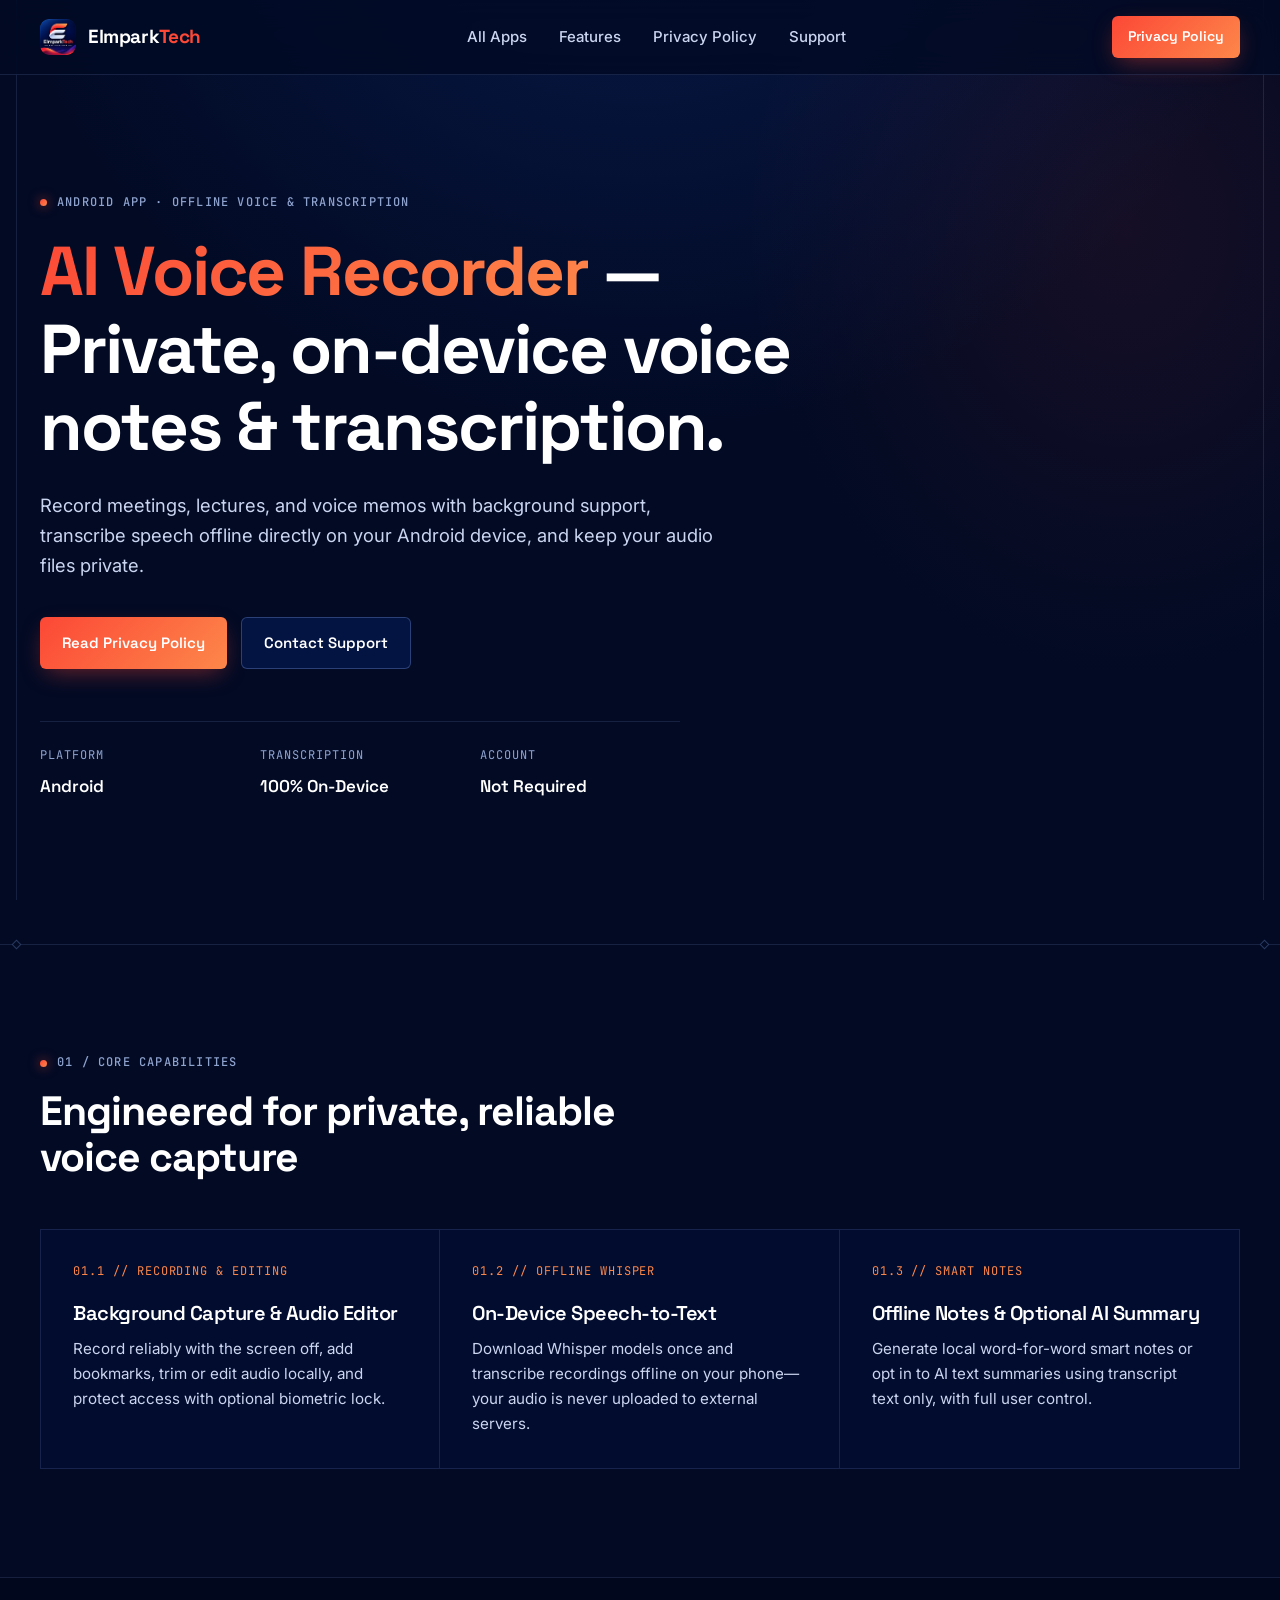
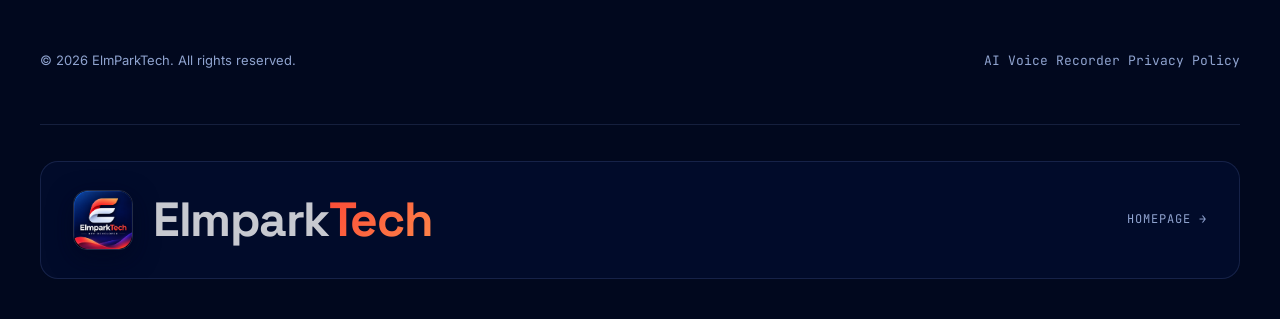
==== apps/ai-voice-recorder/index.html @ 1b8b2a0f "feat: add AI Voice Recorder app page, privacy policy, and portfolio entry" ====
<!DOCTYPE html>
<html lang="en">
<head>
  <meta charset="UTF-8" />
  <meta name="viewport" content="width=device-width, initial-scale=1.0" />
  <title>AI Voice Recorder — Offline Transcription &amp; Notes | ElmParkTech</title>
  <meta name="description" content="AI Voice Recorder by ElmParkTech. Record crystal-clear audio, transcribe speech offline on-device with Whisper models, edit audio, and generate smart notes privately on Android." />
  <meta name="robots" content="index, follow" />
  <meta name="theme-color" content="#020a24" />
  <link rel="canonical" href="https://elmparktech.github.io/apps/ai-voice-recorder/" />

  <!-- Open Graph -->
  <meta property="og:type" content="website" />
  <meta property="og:site_name" content="ElmParkTech" />
  <meta property="og:title" content="AI Voice Recorder — Offline Transcription &amp; Notes | ElmParkTech" />
  <meta property="og:description" content="Record crystal-clear audio, transcribe speech offline on-device, and generate smart notes privately on Android." />
  <meta property="og:url" content="https://elmparktech.github.io/apps/ai-voice-recorder/" />
  <meta property="og:image" content="https://elmparktech.github.io/assets/img/elmpark-banner.png" />

  <!-- Icons -->
  <link rel="icon" type="image/png" href="/favicon.png" />
  <link rel="apple-touch-icon" href="/apple-touch-icon.png" />

  <!-- Fonts -->
  <link rel="preconnect" href="https://fonts.googleapis.com" />
  <link rel="preconnect" href="https://fonts.gstatic.com" crossorigin />
  <link href="https://fonts.googleapis.com/css2?family=Inter:wght@400;500;600&family=JetBrains+Mono:wght@400;500;600&family=Space+Grotesk:wght@500;600;700&display=swap" rel="stylesheet" />

  <!-- Styles -->
  <link rel="stylesheet" href="/assets/css/styles.css" />

  <!-- Structured Data -->
  <script type="application/ld+json">
    {
      "@context": "https://schema.org",
      "@type": "SoftwareApplication",
      "name": "AI Voice Recorder",
      "applicationCategory": "UtilitiesApplication",
      "operatingSystem": "Android",
      "publisher": {
        "@type": "Organization",
        "name": "ElmParkTech",
        "url": "https://elmparktech.github.io/"
      },
      "description": "Offline-first Android voice recorder with on-device Whisper speech-to-text transcription, audio editing, and optional smart summaries."
    }
  </script>
</head>
<body>
  <a class="skip-link" href="#main-content">Skip to main content</a>

  <div class="page-shell">
    <div class="site-guides" aria-hidden="true"></div>

    <header class="site-header">
      <div class="container header-inner">
        <a class="brand-link" href="/" aria-label="ElmParkTech Home">
          <img src="/assets/img/elmpark-logo.png" alt="ElmParkTech logo" width="36" height="36" />
          <span>Elmpark<span class="brand-tech">Tech</span></span>
        </a>

        <nav class="nav-links" aria-label="Primary Navigation">
          <a href="/#apps">All Apps</a>
          <a href="#features">Features</a>
          <a href="/apps/ai-voice-recorder/privacy-policy.html">Privacy Policy</a>
          <a href="/#contact">Support</a>
        </nav>

        <div class="header-actions">
          <a class="btn btn-primary nav-cta" href="/apps/ai-voice-recorder/privacy-policy.html">Privacy Policy</a>
          <button
            class="mobile-menu-btn"
            type="button"
            aria-label="Toggle navigation menu"
            aria-expanded="false"
            aria-controls="mobile-nav"
            data-menu-toggle
          >
            <svg width="20" height="20" viewBox="0 0 24 24" fill="none" stroke="currentColor" stroke-width="2" stroke-linecap="round" aria-hidden="true">
              <line x1="4" y1="7" x2="20" y2="7"></line>
              <line x1="4" y1="12" x2="20" y2="12"></line>
              <line x1="4" y1="17" x2="20" y2="17"></line>
            </svg>
          </button>
        </div>
      </div>

      <nav id="mobile-nav" class="mobile-nav" aria-label="Mobile Navigation" data-mobile-nav>
        <ul>
          <li><a href="/">Home</a></li>
          <li><a href="#features">Features</a></li>
          <li><a href="/apps/ai-voice-recorder/privacy-policy.html">Privacy Policy</a></li>
          <li><a href="/#contact">Support</a></li>
        </ul>
      </nav>
    </header>

    <main id="main-content">
      <section class="hero" aria-labelledby="app-title">
        <div class="container">
          <div class="hero-content">
            <span class="eyebrow">
              <span class="eyebrow-dot" aria-hidden="true"></span>
              Android App &middot; Offline Voice &amp; Transcription
            </span>

            <h1 id="app-title">
              <span class="text-gradient">AI Voice Recorder</span> — Private, on-device voice notes &amp; transcription.
            </h1>

            <p class="hero-lead">
              Record meetings, lectures, and voice memos with background support, transcribe speech offline directly on your Android device, and keep your audio files private.
            </p>

            <div class="hero-actions">
              <a class="btn btn-primary" href="/apps/ai-voice-recorder/privacy-policy.html">Read Privacy Policy</a>
              <a class="btn btn-secondary" href="mailto:support@elmparktech.com">Contact Support</a>
            </div>

            <dl class="hero-meta">
              <div class="hero-meta-item">
                <dt>Platform</dt>
                <dd>Android</dd>
              </div>
              <div class="hero-meta-item">
                <dt>Transcription</dt>
                <dd>100% On-Device</dd>
              </div>
              <div class="hero-meta-item">
                <dt>Account</dt>
                <dd>Not Required</dd>
              </div>
            </dl>
          </div>
        </div>
      </section>

      <section id="features" class="rail-section" aria-labelledby="features-heading">
        <div class="container">
          <div class="section-header">
            <span class="eyebrow">
              <span class="eyebrow-dot" aria-hidden="true"></span>
              01 / Core Capabilities
            </span>
            <h2 id="features-heading">Engineered for private, reliable voice capture</h2>
          </div>

          <div class="arch-grid arch-grid-3">
            <article class="arch-cell">
              <span class="cell-index">01.1 // RECORDING &amp; EDITING</span>
              <h3>Background Capture &amp; Audio Editor</h3>
              <p>
                Record reliably with the screen off, add bookmarks, trim or edit audio locally, and protect access with optional biometric lock.
              </p>
            </article>

            <article class="arch-cell">
              <span class="cell-index">01.2 // OFFLINE WHISPER</span>
              <h3>On-Device Speech-to-Text</h3>
              <p>
                Download Whisper models once and transcribe recordings offline on your phone—your audio is never uploaded to external servers.
              </p>
            </article>

            <article class="arch-cell">
              <span class="cell-index">01.3 // SMART NOTES</span>
              <h3>Offline Notes &amp; Optional AI Summary</h3>
              <p>
                Generate local word-for-word smart notes or opt in to AI text summaries using transcript text only, with full user control.
              </p>
            </article>
          </div>
        </div>
      </section>
    </main>

    <footer class="site-footer">
      <div class="container">
        <div class="footer-meta-row" style="border-top: none; padding-top: 0;">
          <p style="margin: 0;">&copy; <span id="current-year">2026</span> ElmParkTech. All rights reserved.</p>
          <p class="footer-meta-mono" style="margin: 0;">
            <a href="/apps/ai-voice-recorder/privacy-policy.html">AI Voice Recorder Privacy Policy</a>
          </p>
        </div>

        <div class="footer-showcase-wrap">
          <a
            href="/"
            class="footer-logo-stage"
            data-logo-stage
            aria-label="ElmParkTech — Return to Homepage"
          >
            <div class="footer-logo-lockup">
              <img
                class="footer-logo-mark"
                src="/assets/img/elmpark-logo.png"
                alt="ElmParkTech emblem"
                width="60"
                height="60"
                loading="lazy"
              />
              <div class="footer-wordmark" aria-hidden="true">Elmpark<span>Tech</span></div>
            </div>
            <span class="footer-logo-tag">Homepage &rarr;</span>
          </a>
        </div>
      </div>
    </footer>
  </div>

  <script src="/assets/js/main.js" defer></script>
</body>
</html>
---- assets/css/styles.css ----
/* ==========================================================================
   ElmParkTech Design System
   Color palette derived from elmpark-logo.png & elmpark-banner.png
   ========================================================================== */

:root {
  /* Core Surfaces */
  --bg-canvas: #020a24;
  --bg-surface: #041342;
  --bg-elevated: #071d5c;
  --bg-elevated-hover: #0a2573;

  /* Brand Accents */
  --accent-coral: #fc4836;
  --accent-orange: #fd874a;
  --accent-blue: #1e56d9;
  --accent-violet: #5035e8;
  --accent-gradient: linear-gradient(135deg, #fc4836 0%, #fd874a 100%);

  /* Text */
  --text-primary: #ffffff;
  --text-secondary: #cbd5f0;
  --text-muted: #8fa3cf;

  /* Architectural Lines */
  --line-subtle: rgba(148, 179, 255, 0.14);
  --line-strong: rgba(148, 179, 255, 0.28);
  --line-accent: rgba(252, 72, 54, 0.45);

  /* Layout */
  --container-max: 1264px;
  --gutter: 32px;

  /* Typography */
  --font-display: 'Space Grotesk', -apple-system, BlinkMacSystemFont, sans-serif;
  --font-sans: 'Inter', -apple-system, BlinkMacSystemFont, sans-serif;
  --font-mono: 'JetBrains Mono', ui-monospace, SFMono-Regular, monospace;

  /* Radii & Transitions */
  --radius-sm: 6px;
  --radius-md: 12px;
  --radius-lg: 18px;
  --ease-out: cubic-bezier(0.22, 1, 0.36, 1);
}

*,
*::before,
*::after {
  box-sizing: border-box;
}

html {
  scroll-behavior: smooth;
  background-color: var(--bg-canvas);
  color: var(--text-primary);
  font-family: var(--font-sans);
  -webkit-font-smoothing: antialiased;
  -moz-osx-font-smoothing: grayscale;
}

body {
  margin: 0;
  min-height: 100vh;
  background-color: var(--bg-canvas);
  background-image:
    radial-gradient(ellipse 80% 50% at 50% -10%, rgba(30, 86, 217, 0.22), transparent 65%),
    radial-gradient(ellipse 50% 40% at 88% 12%, rgba(252, 72, 54, 0.08), transparent 60%);
  color: var(--text-primary);
  line-height: 1.65;
  overflow-x: hidden;
  position: relative;
}

img {
  display: block;
  max-width: 100%;
  height: auto;
}

a {
  color: inherit;
  text-decoration: none;
}

button {
  font: inherit;
  color: inherit;
  background: none;
  border: none;
  cursor: pointer;
}

/* Skip Link for Accessibility */
.skip-link {
  position: absolute;
  top: -48px;
  left: 16px;
  z-index: 100;
  padding: 10px 16px;
  border-radius: var(--radius-sm);
  background: var(--accent-coral);
  color: #ffffff;
  font-weight: 600;
  font-size: 0.875rem;
  transition: top 0.2s ease;
}

.skip-link:focus {
  top: 16px;
}

/* ==========================================================================
   Architectural Guide Rails & Section Lines
   ========================================================================== */

.page-shell {
  position: relative;
  min-height: 100vh;
}

.site-guides {
  position: fixed;
  inset: 0;
  pointer-events: none;
  z-index: 1;
  background:
    linear-gradient(var(--line-subtle), var(--line-subtle)) calc(50% - 632px) 0 / 1px 100% no-repeat,
    linear-gradient(var(--line-subtle), var(--line-subtle)) calc(50% + 632px) 0 / 1px 100% no-repeat;
}

@media (max-width: 1311px) {
  .site-guides {
    background:
      linear-gradient(var(--line-subtle), var(--line-subtle)) 16px 0 / 1px 100% no-repeat,
      linear-gradient(var(--line-subtle), var(--line-subtle)) calc(100% - 16px) 0 / 1px 100% no-repeat;
  }
}

.container {
  width: 100%;
  max-width: var(--container-max);
  margin-inline: auto;
  padding-inline: var(--gutter);
  position: relative;
  z-index: 2;
}

@media (max-width: 767px) {
  :root {
    --gutter: 24px;
  }
}

/* Full-rail horizontal section divider */
.rail-section {
  position: relative;
  border-top: 1px solid var(--line-subtle);
  padding-block: 80px;
}

@media (min-width: 768px) {
  .rail-section {
    padding-block: 108px;
  }
}

/* Subtle intersection ticks on the guide rails */
.rail-section::before,
.rail-section::after {
  content: "";
  position: absolute;
  top: -4px;
  width: 7px;
  height: 7px;
  border: 1px solid var(--line-strong);
  background: var(--bg-canvas);
  transform: rotate(45deg);
  z-index: 3;
  pointer-events: none;
}

.rail-section::before {
  left: calc(50% - 635.5px);
}

.rail-section::after {
  left: calc(50% + 628.5px);
}

@media (max-width: 1311px) {
  .rail-section::before {
    left: 12.5px;
  }
  .rail-section::after {
    left: calc(100% - 19.5px);
  }
}

/* ==========================================================================
   Typography Helpers
   ========================================================================== */

h1, h2, h3, h4 {
  font-family: var(--font-display);
  letter-spacing: -0.025em;
  line-height: 1.12;
  margin: 0;
  color: var(--text-primary);
}

.eyebrow {
  display: inline-flex;
  align-items: center;
  gap: 10px;
  font-family: var(--font-mono);
  font-size: 0.75rem;
  font-weight: 500;
  letter-spacing: 0.1em;
  text-transform: uppercase;
  color: var(--text-muted);
}

.eyebrow-dot {
  width: 7px;
  height: 7px;
  border-radius: 999px;
  background: var(--accent-gradient);
  box-shadow: 0 0 12px rgba(252, 72, 54, 0.75);
}

.section-header {
  display: flex;
  flex-direction: column;
  gap: 16px;
  margin-bottom: 48px;
  max-width: 680px;
}

.section-header h2 {
  font-size: clamp(1.875rem, 3.2vw, 2.75rem);
  font-weight: 700;
}

.section-header p {
  margin: 0;
  color: var(--text-secondary);
  font-size: 1.0625rem;
}

.text-gradient {
  background: var(--accent-gradient);
  -webkit-background-clip: text;
  background-clip: text;
  color: transparent;
}

/* ==========================================================================
   Buttons
   ========================================================================== */

.btn {
  display: inline-flex;
  align-items: center;
  justify-content: center;
  gap: 10px;
  padding: 13px 22px;
  border-radius: var(--radius-sm);
  font-family: var(--font-display);
  font-weight: 600;
  font-size: 0.9375rem;
  transition: transform 0.25s var(--ease-out), box-shadow 0.25s var(--ease-out), border-color 0.25s ease, background-color 0.25s ease;
}

.btn-primary {
  background: var(--accent-gradient);
  color: #ffffff;
  box-shadow: 0 8px 24px -6px rgba(252, 72, 54, 0.45);
}

.btn-primary:hover {
  transform: translateY(-2px);
  box-shadow: 0 14px 30px -6px rgba(252, 72, 54, 0.6);
}

.btn-secondary {
  background: rgba(7, 29, 92, 0.55);
  border: 1px solid var(--line-strong);
  color: var(--text-primary);
}

.btn-secondary:hover {
  border-color: var(--accent-orange);
  background: rgba(10, 37, 115, 0.8);
  transform: translateY(-2px);
}

/* ==========================================================================
   Header & Navigation
   ========================================================================== */

.site-header {
  position: sticky;
  top: 0;
  z-index: 40;
  background: rgba(2, 10, 36, 0.82);
  backdrop-filter: blur(14px);
  -webkit-backdrop-filter: blur(14px);
  border-bottom: 1px solid var(--line-subtle);
}

.header-inner {
  display: flex;
  align-items: center;
  justify-content: space-between;
  height: 74px;
  gap: 24px;
}

.brand-link {
  display: inline-flex;
  align-items: center;
  gap: 12px;
  font-family: var(--font-display);
  font-weight: 700;
  font-size: 1.1875rem;
  letter-spacing: -0.02em;
}

.brand-link img {
  width: 36px;
  height: 36px;
  border-radius: 9px;
  object-fit: cover;
}

.brand-tech {
  color: var(--accent-coral);
}

.nav-links {
  display: none;
  align-items: center;
  gap: 32px;
}

@media (min-width: 768px) {
  .nav-links {
    display: flex;
  }
}

.nav-links a {
  font-size: 0.9375rem;
  font-weight: 500;
  color: var(--text-secondary);
  position: relative;
  padding-block: 6px;
  transition: color 0.2s ease;
}

.nav-links a::after {
  content: "";
  position: absolute;
  left: 0;
  right: 0;
  bottom: 0;
  height: 1px;
  background: var(--accent-gradient);
  transform: scaleX(0);
  transform-origin: left;
  transition: transform 0.25s var(--ease-out);
}

.nav-links a:hover,
.nav-links a:focus-visible {
  color: var(--text-primary);
}

.nav-links a:hover::after,
.nav-links a:focus-visible::after {
  transform: scaleX(1);
}

.header-actions {
  display: flex;
  align-items: center;
  gap: 12px;
}

.nav-cta {
  display: none;
  padding: 9px 16px;
  font-size: 0.875rem;
}

@media (min-width: 768px) {
  .nav-cta {
    display: inline-flex;
  }
}

.mobile-menu-btn {
  display: inline-flex;
  align-items: center;
  justify-content: center;
  width: 40px;
  height: 40px;
  border-radius: var(--radius-sm);
  border: 1px solid var(--line-subtle);
  color: var(--text-primary);
}

@media (min-width: 768px) {
  .mobile-menu-btn {
    display: none;
  }
}

.mobile-nav {
  display: none;
  border-top: 1px solid var(--line-subtle);
  background: var(--bg-canvas);
  padding: 20px var(--gutter) 28px;
}

.mobile-nav.is-open {
  display: block;
}

.mobile-nav ul {
  list-style: none;
  margin: 0;
  padding: 0;
  display: grid;
  gap: 14px;
}

.mobile-nav a {
  display: block;
  padding: 8px 0;
  font-size: 1.0625rem;
  font-weight: 500;
  color: var(--text-secondary);
}

/* ==========================================================================
   Hero Section
   ========================================================================== */

.hero {
  position: relative;
  overflow: hidden;
  padding-block: 76px 96px;
}

@media (min-width: 960px) {
  .hero {
    padding-block: 112px 128px;
  }
}

.hero-waves {
  position: absolute;
  inset: 0;
  pointer-events: none;
  z-index: 0;
  overflow: hidden;
}

.hero-wave {
  position: absolute;
  left: 0;
  width: 100%;
  pointer-events: none;
}

.hero-wave--top {
  top: -10px;
  height: clamp(220px, 34vw, 390px);
  filter: drop-shadow(0 12px 36px rgba(252, 72, 54, 0.25));
  animation: waveDriftTop 16s ease-in-out infinite alternate;
}

.hero-wave--bottom {
  bottom: -6px;
  height: clamp(210px, 32vw, 370px);
  filter: drop-shadow(0 -12px 36px rgba(252, 72, 54, 0.22));
  animation: waveDriftBottom 18s ease-in-out infinite alternate;
}

.hero-particle-wave {
  position: absolute;
  left: 0;
  bottom: 0;
  width: 100%;
  height: clamp(200px, 32vw, 340px);
  opacity: 0.9;
  pointer-events: none;
}

@keyframes waveDriftTop {
  0% {
    transform: translate3d(0, 0, 0) scaleY(1);
  }
  100% {
    transform: translate3d(-1.5%, 6px, 0) scaleY(1.04);
  }
}

@keyframes waveDriftBottom {
  0% {
    transform: translate3d(0, 0, 0) scaleY(1);
  }
  100% {
    transform: translate3d(1.5%, -6px, 0) scaleY(1.04);
  }
}

.hero-content {
  position: relative;
  max-width: 780px;
}

.hero-content h1 {
  margin-top: 20px;
  font-size: clamp(2.5rem, 5.4vw, 4.35rem);
  font-weight: 700;
  letter-spacing: -0.03em;
}

.hero-lead {
  margin: 24px 0 36px;
  font-size: 1.15rem;
  color: var(--text-secondary);
  max-width: 58ch;
}

.hero-actions {
  display: flex;
  flex-wrap: wrap;
  gap: 14px;
}

.hero-meta {
  margin-top: 52px;
  padding-top: 24px;
  border-top: 1px solid var(--line-subtle);
  display: grid;
  grid-template-columns: repeat(3, minmax(0, 1fr));
  gap: 20px;
  max-width: 640px;
}

.hero-meta-item dt {
  font-family: var(--font-mono);
  font-size: 0.75rem;
  text-transform: uppercase;
  letter-spacing: 0.08em;
  color: var(--text-muted);
}

.hero-meta-item dd {
  margin: 6px 0 0;
  font-family: var(--font-display);
  font-size: 1.0625rem;
  font-weight: 600;
  color: var(--text-primary);
}

/* ==========================================================================
   Architectural Grid Cells (Apps & Principles)
   ========================================================================== */

.arch-grid {
  display: grid;
  border: 1px solid var(--line-subtle);
  background: rgba(4, 19, 66, 0.35);
}

.arch-grid-3 {
  grid-template-columns: 1fr;
}

@media (min-width: 768px) {
  .arch-grid-3 {
    grid-template-columns: repeat(3, minmax(0, 1fr));
  }
}

.arch-cell {
  padding: 32px;
  position: relative;
  border-bottom: 1px solid var(--line-subtle);
  transition: background-color 0.25s ease;
}

.arch-cell:last-child {
  border-bottom: none;
}

@media (min-width: 768px) {
  .arch-grid-3 .arch-cell {
    border-bottom: none;
    border-right: 1px solid var(--line-subtle);
  }
  .arch-grid-3 .arch-cell:last-child {
    border-right: none;
  }
}

.arch-cell:hover {
  background: rgba(7, 29, 92, 0.52);
}

.cell-index {
  font-family: var(--font-mono);
  font-size: 0.75rem;
  color: var(--accent-orange);
  letter-spacing: 0.08em;
  margin-bottom: 20px;
  display: block;
}

.arch-cell h3 {
  font-size: 1.25rem;
  font-weight: 600;
  margin-bottom: 12px;
}

.arch-cell p {
  margin: 0;
  color: var(--text-secondary);
  font-size: 0.95rem;
}

/* ==========================================================================
   Apps Portfolio Showcase
   ========================================================================== */

.apps-empty {
  padding: 56px 32px;
  border: 1px dashed var(--line-strong);
  border-radius: var(--radius-md);
  background: rgba(4, 19, 66, 0.3);
  text-align: center;
  display: flex;
  flex-direction: column;
  align-items: center;
  gap: 14px;
}

.apps-empty h3 {
  font-size: 1.5rem;
  font-weight: 600;
}

.apps-empty p {
  margin: 0;
  max-width: 52ch;
  color: var(--text-secondary);
  font-size: 0.98rem;
}

.apps-grid {
  display: grid;
  grid-template-columns: 1fr;
  gap: 24px;
}

@media (min-width: 768px) {
  .apps-grid {
    grid-template-columns: repeat(2, minmax(0, 1fr));
  }
}

@media (min-width: 1080px) {
  .apps-grid {
    grid-template-columns: repeat(3, minmax(0, 1fr));
  }
}

.app-card {
  display: flex;
  flex-direction: column;
  justify-content: space-between;
  padding: 28px;
  border: 1px solid var(--line-subtle);
  border-radius: var(--radius-md);
  background: linear-gradient(180deg, rgba(7, 29, 92, 0.45) 0%, rgba(4, 19, 66, 0.35) 100%);
  transition: transform 0.3s var(--ease-out), border-color 0.3s ease, background-color 0.3s ease;
}

.app-card:hover {
  transform: translateY(-4px);
  border-color: var(--line-accent);
  background: linear-gradient(180deg, rgba(10, 37, 115, 0.6) 0%, rgba(4, 19, 66, 0.55) 100%);
}

.app-card-top {
  display: flex;
  align-items: center;
  justify-content: space-between;
  gap: 12px;
  margin-bottom: 22px;
}

.app-badge {
  display: inline-flex;
  align-items: center;
  padding: 4px 10px;
  border-radius: 999px;
  border: 1px solid var(--line-strong);
  font-family: var(--font-mono);
  font-size: 0.72rem;
  color: var(--text-secondary);
  text-transform: uppercase;
  letter-spacing: 0.06em;
}

.app-badge--soon {
  border-color: rgba(253, 135, 74, 0.45);
  color: var(--accent-orange);
  background: rgba(252, 72, 54, 0.08);
}

.app-card h3 {
  font-size: 1.3125rem;
  margin-bottom: 10px;
}

.app-card p {
  margin: 0 0 24px;
  color: var(--text-secondary);
  font-size: 0.9375rem;
}

.app-card-footer {
  display: flex;
  align-items: center;
  justify-content: space-between;
  padding-top: 18px;
  border-top: 1px solid var(--line-subtle);
  font-family: var(--font-mono);
  font-size: 0.8125rem;
  color: var(--text-muted);
}

.app-card-link {
  color: var(--text-primary);
  display: inline-flex;
  align-items: center;
  gap: 6px;
  transition: color 0.2s ease;
}

.app-card:hover .app-card-link {
  color: var(--accent-orange);
}

/* ==========================================================================
   Privacy & Contact Split Panels
   ========================================================================== */

.split-panel {
  display: grid;
  border: 1px solid var(--line-subtle);
  background: rgba(4, 19, 66, 0.4);
}

@media (min-width: 860px) {
  .split-panel {
    grid-template-columns: 1.2fr 0.8fr;
  }
}

.split-panel-main {
  padding: 36px;
}

.split-panel-aside {
  padding: 36px;
  border-top: 1px solid var(--line-subtle);
  display: flex;
  flex-direction: column;
  justify-content: space-between;
  gap: 24px;
  background: rgba(2, 10, 36, 0.45);
}

@media (min-width: 860px) {
  .split-panel-aside {
    border-top: none;
    border-left: 1px solid var(--line-subtle);
  }
}

.check-list {
  list-style: none;
  padding: 0;
  margin: 24px 0 0;
  display: grid;
  gap: 12px;
}

.check-list li {
  display: flex;
  align-items: flex-start;
  gap: 12px;
  color: var(--text-secondary);
  font-size: 0.95rem;
}

.check-list li::before {
  content: "→";
  color: var(--accent-coral);
  font-family: var(--font-mono);
  font-weight: 700;
}

/* ==========================================================================
   Footer & Bottom-Most Logo Hover Effect
   ========================================================================== */

.site-footer {
  position: relative;
  border-top: 1px solid var(--line-subtle);
  background: rgba(2, 8, 30, 0.92);
  padding-top: 72px;
  padding-bottom: 40px;
}

.footer-top {
  display: grid;
  grid-template-columns: 1fr;
  gap: 40px;
  padding-bottom: 56px;
}

@media (min-width: 768px) {
  .footer-top {
    grid-template-columns: 1.4fr 1fr 1fr;
    gap: 32px;
  }
}

.footer-col {
  position: relative;
}

@media (min-width: 768px) {
  .footer-col--ruled::before {
    content: "";
    position: absolute;
    top: 0;
    bottom: 0;
    left: -16px;
    width: 1px;
    background: var(--line-subtle);
  }
}

.footer-heading {
  font-family: var(--font-mono);
  font-size: 0.75rem;
  text-transform: uppercase;
  letter-spacing: 0.1em;
  color: var(--text-muted);
  margin: 0 0 16px;
}

.footer-nav {
  list-style: none;
  margin: 0;
  padding: 0;
  display: grid;
  gap: 10px;
}

.footer-nav a {
  color: var(--text-secondary);
  font-size: 0.9375rem;
  transition: color 0.2s ease, transform 0.2s ease;
  display: inline-block;
}

.footer-nav a:hover {
  color: var(--text-primary);
  transform: translateX(3px);
}

.footer-meta-row {
  display: flex;
  flex-wrap: wrap;
  align-items: center;
  justify-content: space-between;
  gap: 16px;
  padding-block: 20px;
  border-top: 1px solid var(--line-subtle);
  font-size: 0.8125rem;
  color: var(--text-muted);
}

.footer-meta-mono {
  font-family: var(--font-mono);
}

/* Signature Bottom-Most Interactive Logo */
.footer-showcase-wrap {
  margin-top: 32px;
  padding-top: 36px;
  border-top: 1px solid var(--line-subtle);
}

.footer-logo-stage {
  --mx: 50%;
  --my: 50%;
  position: relative;
  display: flex;
  align-items: center;
  justify-content: space-between;
  gap: 24px;
  padding: 28px 32px;
  border-radius: var(--radius-lg);
  border: 1px solid var(--line-subtle);
  background: rgba(4, 19, 66, 0.35);
  overflow: hidden;
  transition: border-color 0.4s var(--ease-out), transform 0.4s var(--ease-out), background-color 0.4s ease;
}

.footer-logo-stage::before {
  content: "";
  position: absolute;
  inset: 0;
  background: radial-gradient(
    420px circle at var(--mx) var(--my),
    rgba(252, 72, 54, 0.22),
    rgba(253, 135, 74, 0.1) 35%,
    rgba(30, 86, 217, 0.12) 60%,
    transparent 80%
  );
  opacity: 0;
  transition: opacity 0.4s ease;
  pointer-events: none;
}

.footer-logo-stage::after {
  content: "";
  position: absolute;
  inset: 0;
  background: linear-gradient(
    110deg,
    transparent 20%,
    rgba(255, 255, 255, 0.08) 48%,
    rgba(253, 135, 74, 0.14) 52%,
    transparent 80%
  );
  transform: translateX(-120%);
  transition: transform 0.85s var(--ease-out);
  pointer-events: none;
}

.footer-logo-stage:hover,
.footer-logo-stage:focus-visible {
  border-color: rgba(252, 72, 54, 0.55);
  background: rgba(7, 29, 92, 0.55);
  transform: translateY(-3px);
}

.footer-logo-stage:hover::before,
.footer-logo-stage:focus-visible::before {
  opacity: 1;
}

.footer-logo-stage:hover::after,
.footer-logo-stage:focus-visible::after {
  transform: translateX(120%);
}

.footer-logo-lockup {
  position: relative;
  z-index: 1;
  display: flex;
  align-items: center;
  gap: 20px;
}

.footer-logo-mark {
  width: 60px;
  height: 60px;
  border-radius: 14px;
  border: 1px solid rgba(255, 255, 255, 0.14);
  box-shadow: 0 8px 24px rgba(1, 7, 30, 0.6);
  transition: transform 0.45s var(--ease-out), box-shadow 0.45s var(--ease-out), filter 0.45s ease;
}

.footer-logo-stage:hover .footer-logo-mark,
.footer-logo-stage:focus-visible .footer-logo-mark {
  transform: scale(1.08) rotate(-3deg);
  box-shadow: 0 12px 32px rgba(252, 72, 54, 0.45);
  filter: brightness(1.08) saturate(1.12);
}

.footer-wordmark {
  font-family: var(--font-display);
  font-size: clamp(1.75rem, 4vw, 3rem);
  font-weight: 700;
  letter-spacing: -0.03em;
  line-height: 1;
  color: rgba(255, 255, 255, 0.78);
  transition: color 0.35s ease, letter-spacing 0.45s var(--ease-out), text-shadow 0.45s ease;
}

.footer-wordmark span {
  background: linear-gradient(135deg, #fc4836 0%, #fd874a 100%);
  -webkit-background-clip: text;
  background-clip: text;
  color: transparent;
}

.footer-logo-stage:hover .footer-wordmark,
.footer-logo-stage:focus-visible .footer-wordmark {
  color: #ffffff;
  letter-spacing: -0.01em;
  text-shadow: 0 0 28px rgba(252, 72, 54, 0.35);
}

.footer-logo-tag {
  position: relative;
  z-index: 1;
  font-family: var(--font-mono);
  font-size: 0.75rem;
  letter-spacing: 0.08em;
  text-transform: uppercase;
  color: var(--text-muted);
  transition: color 0.3s ease, transform 0.35s var(--ease-out);
}

.footer-logo-stage:hover .footer-logo-tag,
.footer-logo-stage:focus-visible .footer-logo-tag {
  color: var(--accent-orange);
  transform: translateX(-4px);
}

@media (max-width: 640px) {
  .footer-logo-stage {
    flex-direction: column;
    align-items: flex-start;
    padding: 22px;
  }
}

/* ==========================================================================
   Legal / Policy Article Layout
   ========================================================================== */

.policy-header {
  padding-block: 64px 48px;
}

.policy-header h1 {
  margin-top: 16px;
  font-size: clamp(2rem, 4vw, 3.25rem);
}

.policy-article {
  max-width: 820px;
}

.policy-article section {
  padding-block: 32px;
  border-top: 1px solid var(--line-subtle);
}

.policy-article h2 {
  font-size: 1.375rem;
  margin-bottom: 14px;
}

.policy-article p,
.policy-article li {
  color: var(--text-secondary);
  font-size: 0.98rem;
}

.policy-article ul {
  padding-left: 20px;
  display: grid;
  gap: 8px;
}

/* Reduced Motion */
@media (prefers-reduced-motion: reduce) {
  *,
  *::before,
  *::after {
    animation-duration: 0.01ms !important;
    transition-duration: 0.01ms !important;
    scroll-behavior: auto !important;
  }
}
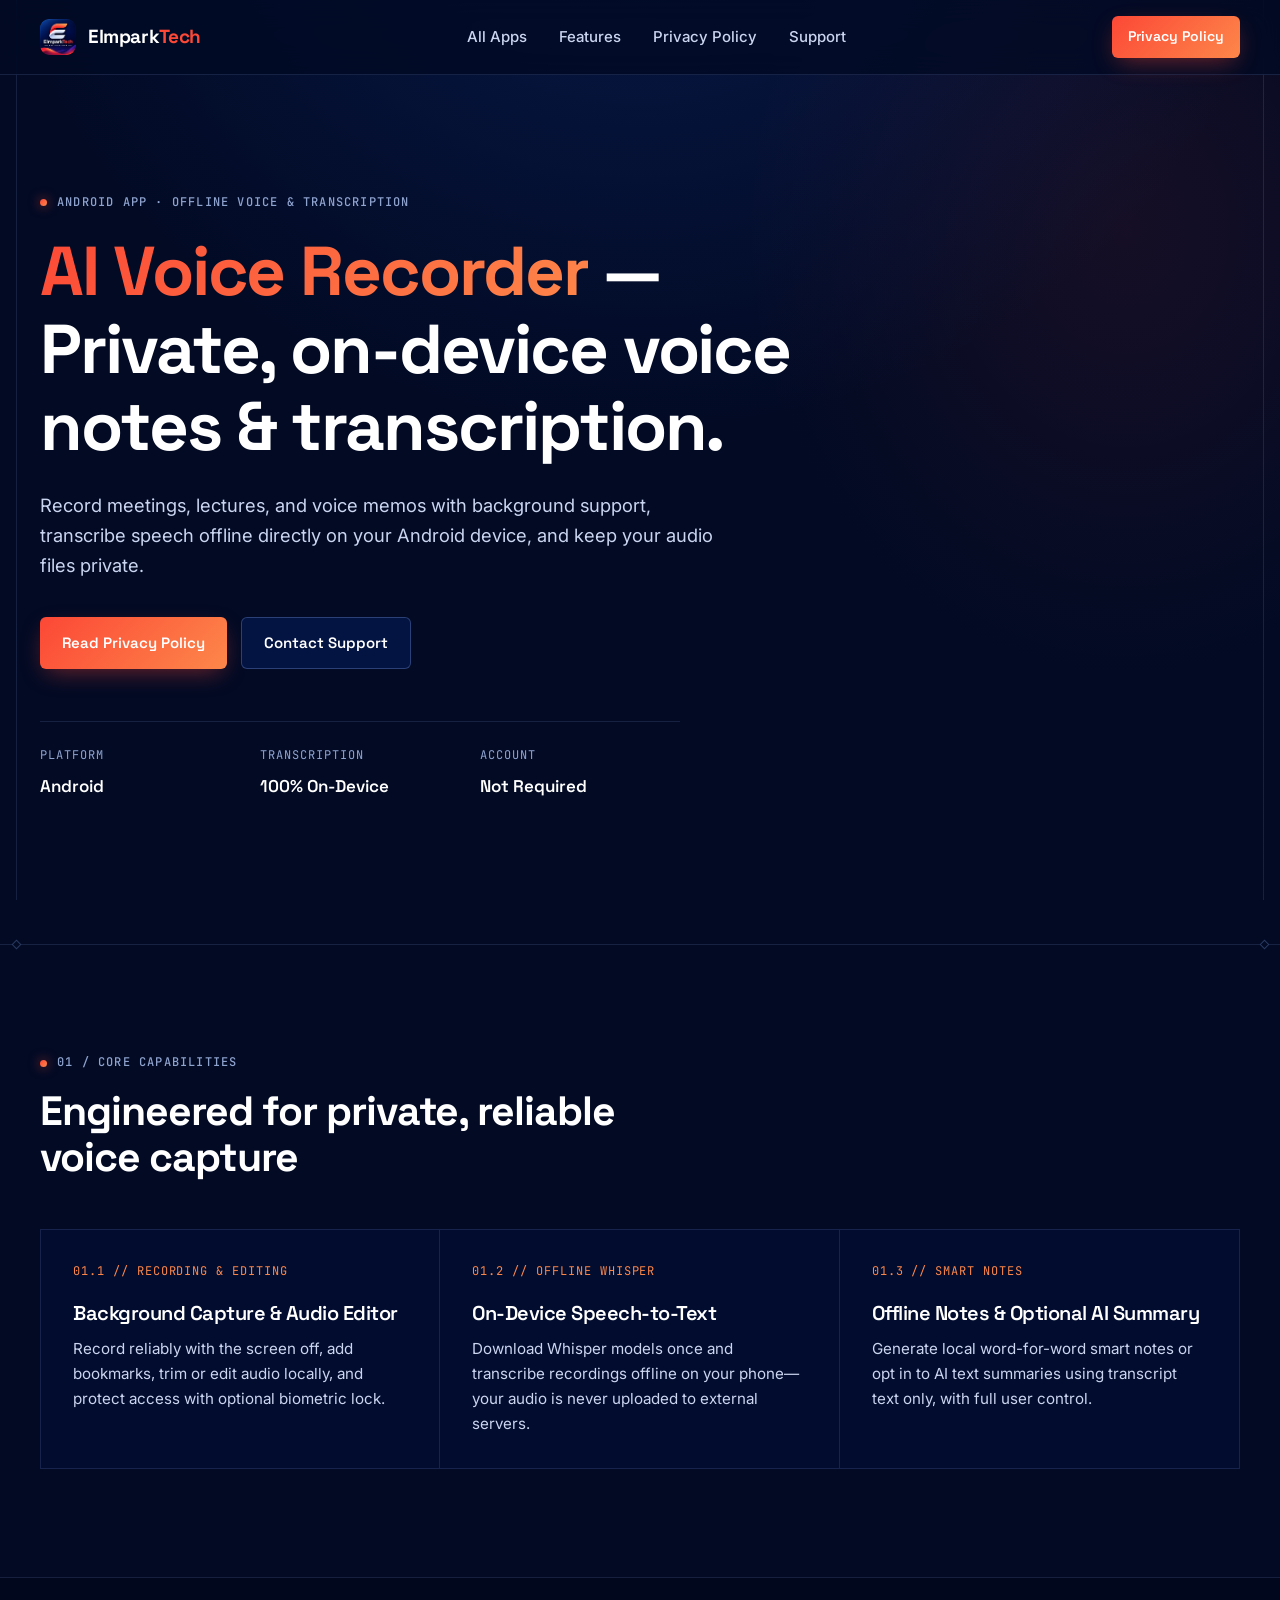
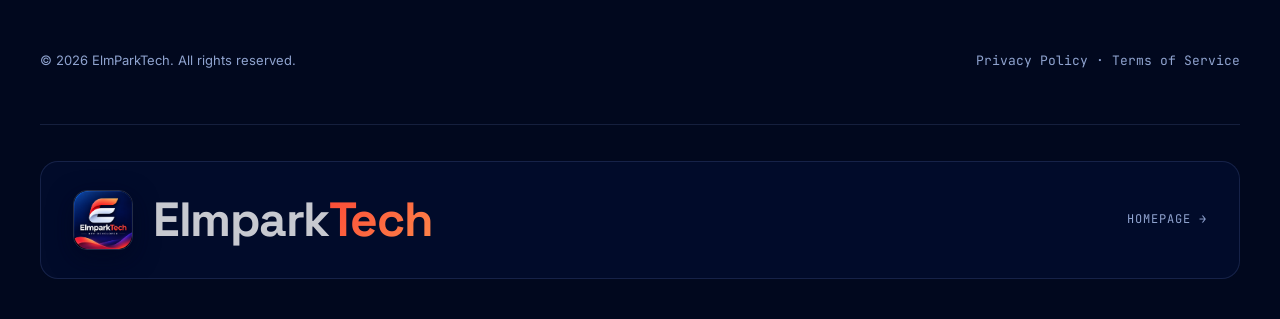
==== commit bfa005e1: "feat: add Terms of Service for Voice Recorder: Audio to Text" ====
--- a/apps/ai-voice-recorder/index.html
+++ b/apps/ai-voice-recorder/index.html
@@ -179,7 +179,8 @@
         <div class="footer-meta-row" style="border-top: none; padding-top: 0;">
           <p style="margin: 0;">&copy; <span id="current-year">2026</span> ElmParkTech. All rights reserved.</p>
           <p class="footer-meta-mono" style="margin: 0;">
-            <a href="/apps/ai-voice-recorder/privacy-policy.html">AI Voice Recorder Privacy Policy</a>
+            <a href="/apps/ai-voice-recorder/privacy-policy.html">Privacy Policy</a> &middot;
+            <a href="/apps/ai-voice-recorder/terms-of-services.html">Terms of Service</a>
           </p>
         </div>
 
